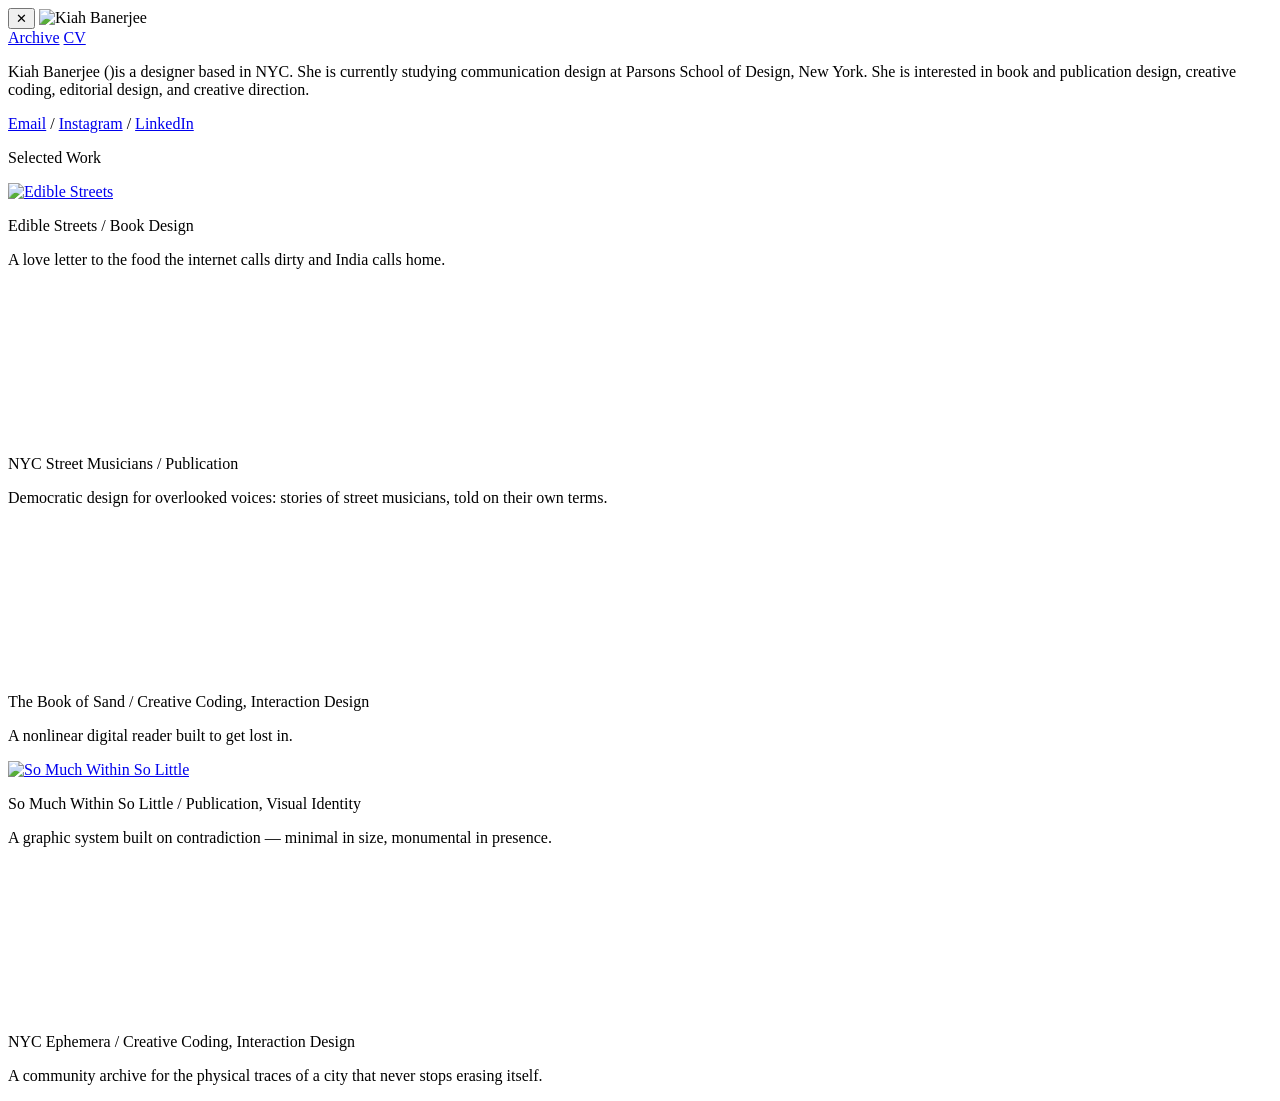
==== index.html @ 13e38096 "small changes" ====
<!DOCTYPE html>
<html lang="en">
<head>
    <meta charset="UTF-8">
    <meta name="viewport" content="width=device-width, initial-scale=1.0">
    <title>Kiah's Portfolio</title>
    <link rel="icon" href="favicon.png" type="image/png">
    <link rel="stylesheet" href="style.css">
    <link rel="stylesheet" href="https://use.typekit.net/ieb3fys.css">
</head>
<body class="home">

<div class="lightbox" id="lightbox">
        <div class="lightbox-inner">
            <button class="lightbox-close" id="lightbox-close">✕</button>
            <img src="me.jpeg" alt="Kiah Banerjee">
        </div>
    </div>

    <nav class="main-nav home-nav">
        <a href="archive.html">Archive</a>
        <a href="cv.html">CV</a>
    </nav>

    <div class="site-header">
        <div class="bio">
            <p><span class="bio-name">Kiah Banerjee</span> (<img src="IMG_7741-removebg-preview.png" class="bio-photo" alt="">)is a designer based in NYC. She is currently studying communication design at Parsons School of Design, New York. She is interested in book and publication design, creative coding, editorial design, and creative direction.</p>
            <p class="bio-links"><a href="mailto:banek015@newschool.edu">Email</a> / <a href="https://www.instagram.com/art.design_kiah/" target="_blank">Instagram</a> / <a href="https://www.linkedin.com/in/vaishnavi-banerjee/" target="_blank">LinkedIn</a></p>
        </div>
    </div>

    <section class="selected-work">
        <p class="section-label">Selected Work <img src="arrow.svg" class="section-arrow" alt=""></p>
        <div class="project-grid">
            <div class="project">
                <a href="edible streets.html">
                    <img src="edible streets 1.jpg" alt="Edible Streets">
                </a>
                <p class="project-label"><span class="project-title">Edible Streets</span> / <span class="project-type">Book Design</span></p>
                <p class="project-desc">A love letter to the food the internet calls dirty and India calls home.</p>
            </div>
            <div class="project">
                <a href="nycsm.html">
                    <video autoplay muted loop playsinline>
                        <source src="nyc street musicians.mp4" type="video/mp4">
                    </video>
                </a>
                <p class="project-label"><span class="project-title">NYC Street Musicians</span> / <span class="project-type">Publication</span></p>
                <p class="project-desc">Democratic design for overlooked voices: stories of street musicians, told on their own terms.</p>
            </div>
            <div class="project">
                <a href="bos.html">
                    <video autoplay muted loop playsinline>
                        <source src="book of sand 1.mp4" type="video/mp4">
                    </video>
                </a>
                <p class="project-label"><span class="project-title">The Book of Sand</span> / <span class="project-type">Creative Coding, Interaction Design</span></p>
                <p class="project-desc">A nonlinear digital reader built to get lost in.</p>
            </div>
            <div class="project">
                <a href="smwsl.html">
                    <img src="hero image.png" alt="So Much Within So Little">
                </a>
                <p class="project-label"><span class="project-title">So Much Within So Little</span> / <span class="project-type">Publication, Visual Identity</span></p>
                <p class="project-desc">A graphic system built on contradiction — minimal in size, monumental in presence.</p>
            </div>
            <div class="project">
                <a href="nycephemera.html">
                    <video autoplay muted loop playsinline>
                        <source src="NYCephemera .mov" type="video/mp4">
                    </video>
                </a>
                <p class="project-label"><span class="project-title">NYC Ephemera</span> / <span class="project-type">Creative Coding, Interaction Design</span></p>
                <p class="project-desc">A community archive for the physical traces of a city that never stops erasing itself.</p>
            </div>
        </div>
    </section>

    <script>
const lightbox = document.getElementById('lightbox');
        const inner = document.querySelector('.lightbox-inner');

        document.querySelector('.bio-photo').addEventListener('click', function() {
            const rect = this.getBoundingClientRect();
            const photoX = rect.left + rect.width / 2;
            const photoY = rect.top + rect.height / 2;

            lightbox.classList.add('open');

            const innerRect = inner.getBoundingClientRect();
            const originX = photoX - innerRect.left;
            const originY = photoY - innerRect.top;
            inner.style.transformOrigin = `${originX}px ${originY}px`;

            inner.style.animation = 'none';
            inner.offsetHeight;
            inner.style.animation = '';
        });

        document.getElementById('lightbox-close').addEventListener('click', () => lightbox.classList.remove('open'));
        lightbox.addEventListener('click', (e) => { if (e.target === lightbox) lightbox.classList.remove('open'); });
    </script>
</body>
</html>
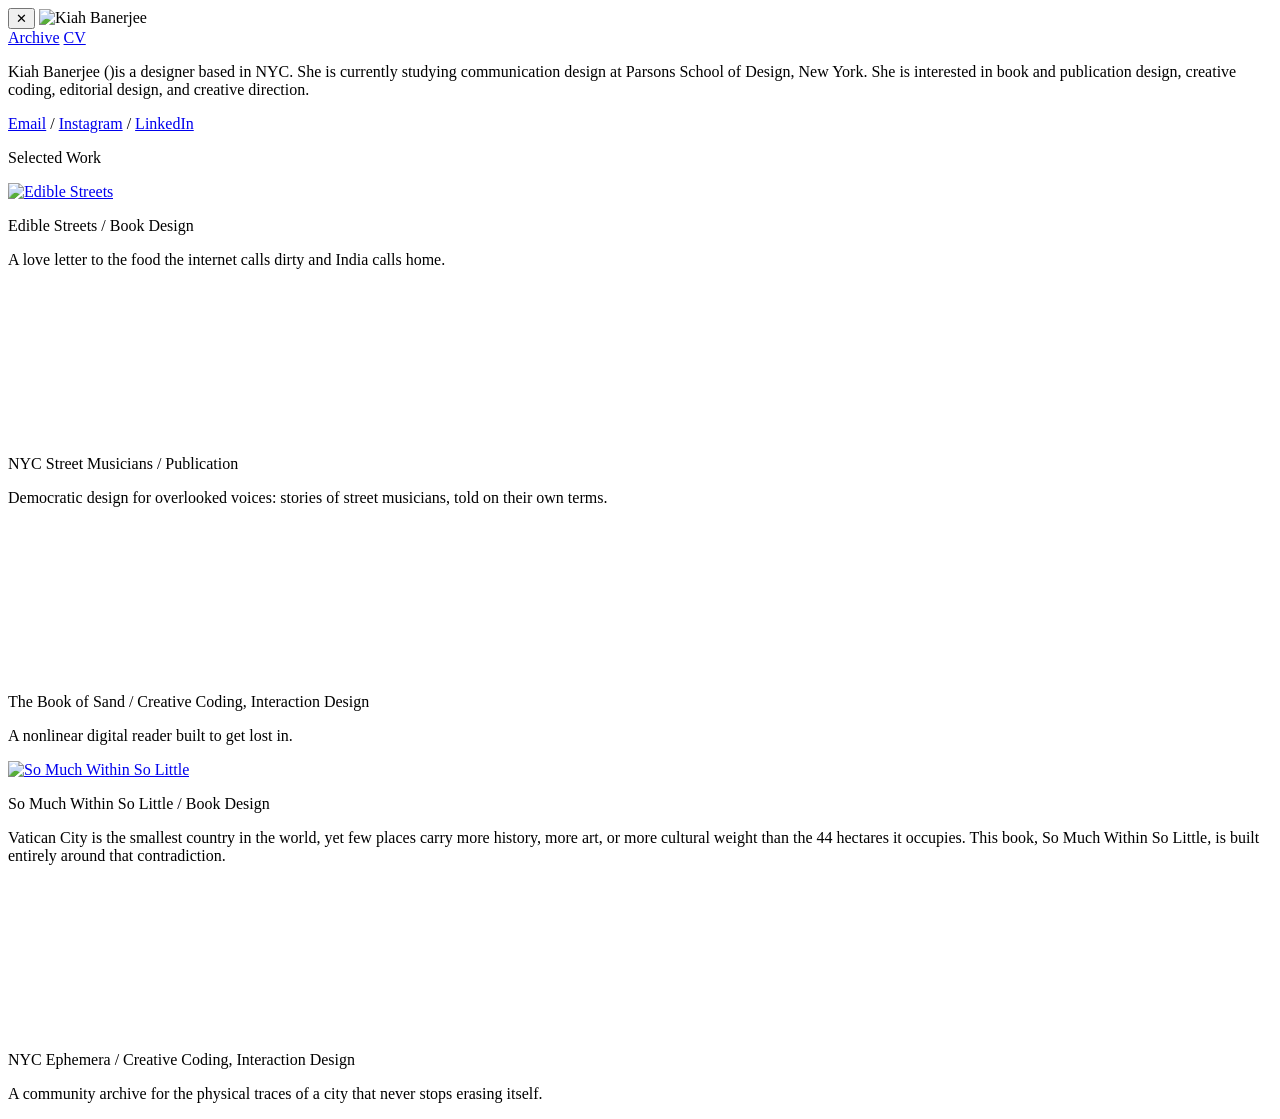
==== commit 7e146170: "smwsl text" ====
--- a/index.html
+++ b/index.html
@@ -61,8 +61,8 @@
                 <a href="smwsl.html">
                     <img src="hero image.png" alt="So Much Within So Little">
                 </a>
-                <p class="project-label"><span class="project-title">So Much Within So Little</span> / <span class="project-type">Publication, Visual Identity</span></p>
-                <p class="project-desc">A graphic system built on contradiction — minimal in size, monumental in presence.</p>
+                <p class="project-label"><span class="project-title">So Much Within So Little</span> / <span class="project-type">Book Design</span></p>
+                <p class="project-desc">Vatican City is the smallest country in the world, yet few places carry more history, more art, or more cultural weight than the 44 hectares it occupies. This book, So Much Within So Little, is built entirely around that contradiction.</p>
             </div>
             <div class="project">
                 <a href="nycephemera.html">
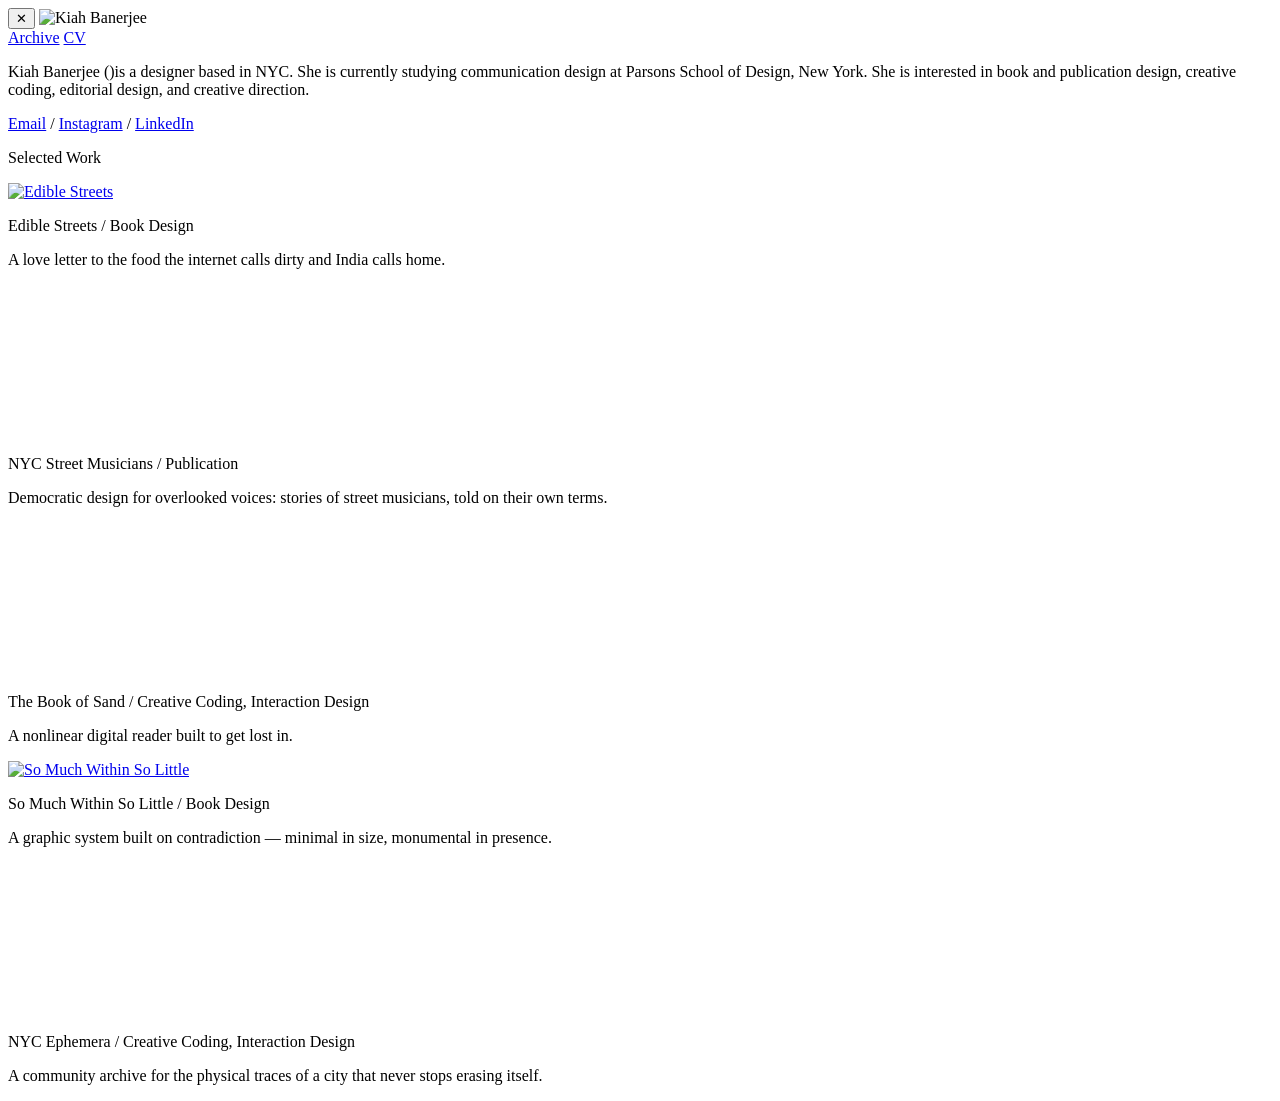
==== commit 52cfa6df: "book of sand" ====
--- a/index.html
+++ b/index.html
@@ -62,7 +62,7 @@
                     <img src="hero image.png" alt="So Much Within So Little">
                 </a>
                 <p class="project-label"><span class="project-title">So Much Within So Little</span> / <span class="project-type">Book Design</span></p>
-                <p class="project-desc">Vatican City is the smallest country in the world, yet few places carry more history, more art, or more cultural weight than the 44 hectares it occupies. This book, So Much Within So Little, is built entirely around that contradiction.</p>
+                <p class="project-desc">A graphic system built on contradiction — minimal in size, monumental in presence.</p>
             </div>
             <div class="project">
                 <a href="nycephemera.html">
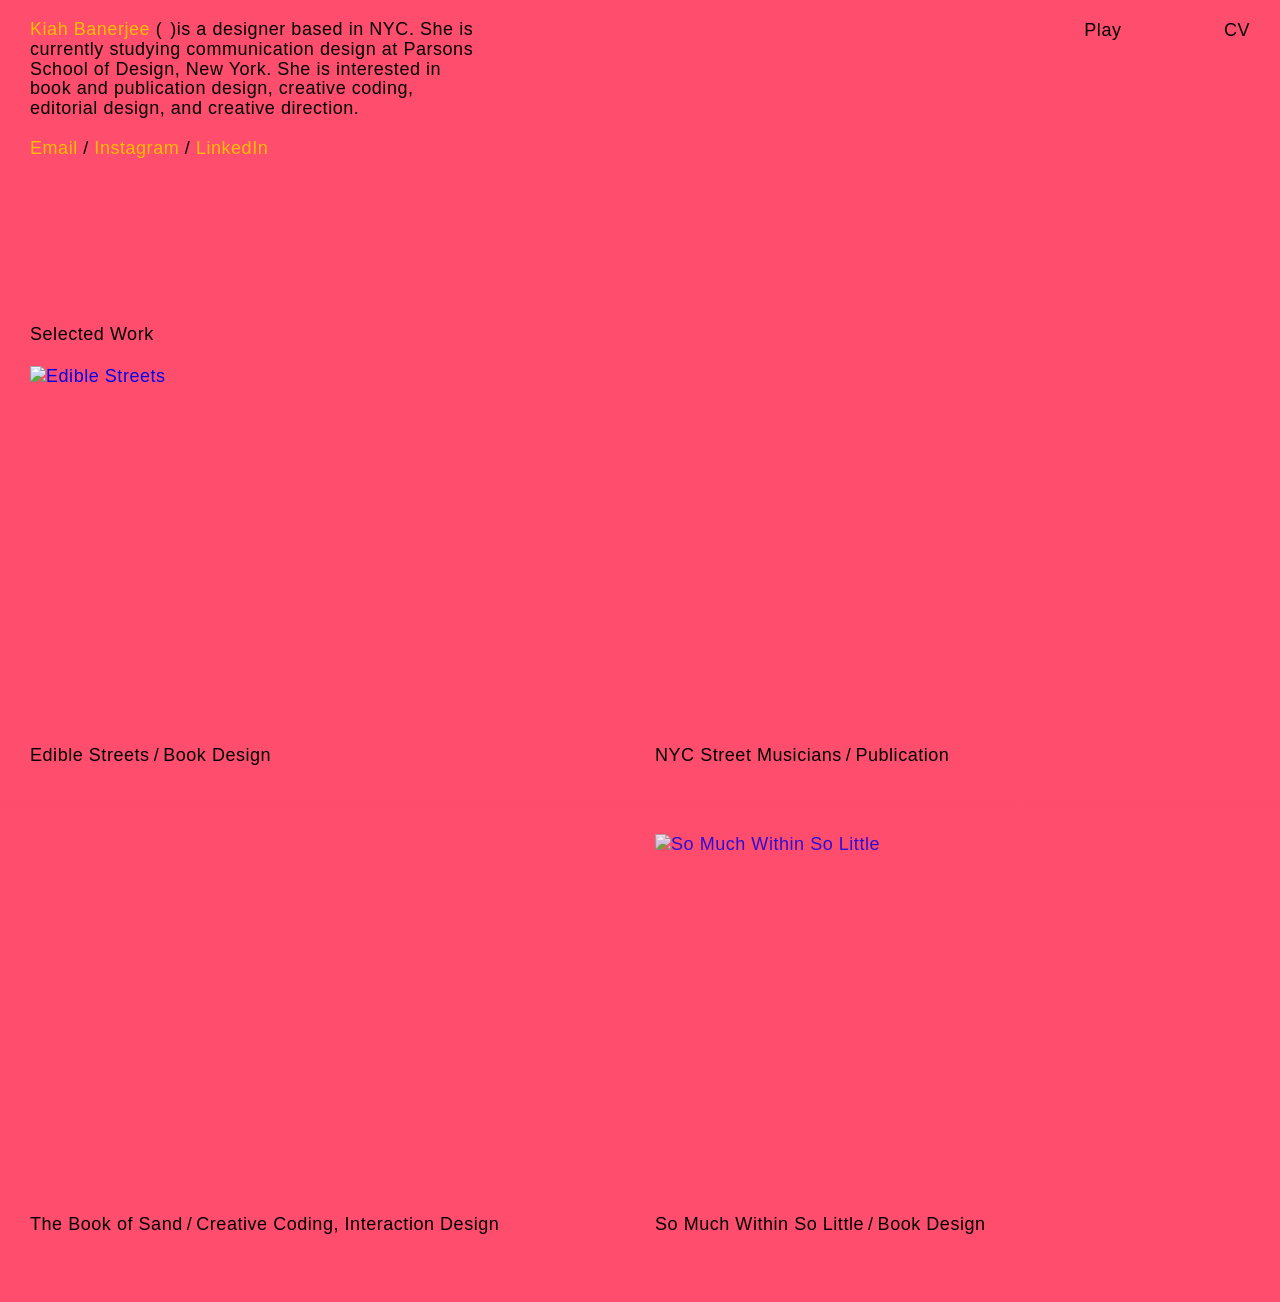
==== commit fd35aec8: "changes" ====
--- a/index.html
+++ b/index.html
@@ -18,7 +18,7 @@
     </div>
 
     <nav class="main-nav home-nav">
-        <a href="archive.html">Archive</a>
+        <a href="archive.html">Play</a>
         <a href="cv.html">CV</a>
     </nav>
 
@@ -64,15 +64,6 @@
                 <p class="project-label"><span class="project-title">So Much Within So Little</span> / <span class="project-type">Book Design</span></p>
                 <p class="project-desc">A graphic system built on contradiction — minimal in size, monumental in presence.</p>
             </div>
-            <div class="project">
-                <a href="nycephemera.html">
-                    <video autoplay muted loop playsinline>
-                        <source src="NYCephemera .mov" type="video/mp4">
-                    </video>
-                </a>
-                <p class="project-label"><span class="project-title">NYC Ephemera</span> / <span class="project-type">Creative Coding, Interaction Design</span></p>
-                <p class="project-desc">A community archive for the physical traces of a city that never stops erasing itself.</p>
-            </div>
         </div>
     </section>
 
--- a/style.css
+++ b/style.css
@@ -0,0 +1,290 @@
+:root {
+    --pad: 30px;
+}
+
+*, *::before, *::after {
+    margin: 0;
+    padding: 0;
+    box-sizing: border-box;
+}
+
+body {
+    background: #FF4D6D;
+    font-family: "neue-haas-grotesk-display", sans-serif;
+    font-size: 18px;
+    font-weight: 500;
+    letter-spacing: .06em;
+    line-height: 1.5;
+    color: #000000;
+    overflow-y: auto;
+    cursor: url('cursor.svg') 16 16, auto;
+}
+
+body.home {
+    letter-spacing: .03em;
+    line-height: 1.2;
+}
+
+/* ── Nav ── */
+
+.main-nav {
+    position: fixed;
+    top: 20px;
+    left: var(--pad);
+    right: var(--pad);
+    display: flex;
+    justify-content: space-between;
+    align-items: flex-start;
+    z-index: 5;
+    letter-spacing: .03em;
+}
+
+.home-nav {
+    justify-content: flex-end;
+    gap: 8vw;
+}
+
+.nav-right {
+    display: flex;
+    gap: 8vw;
+}
+
+.main-nav a,
+.main-nav span {
+    color: inherit;
+    text-decoration: none;
+}
+
+.nav-home {
+    color: #FFBD00 !important;
+}
+
+.main-nav a {
+    cursor: url('pointer.svg') 8 16, pointer;
+    transition: opacity 0.2s;
+}
+
+.main-nav a:hover {
+    opacity: 0.5;
+}
+
+/* ── Homepage ── */
+
+.site-header {
+    padding: 20px var(--pad);
+    min-height: 36vh;
+}
+
+.bio {
+    max-width: 450px;
+    display: flex;
+    flex-direction: column;
+    gap: 20px;
+    line-height: 1.1;
+}
+
+@keyframes popIn {
+    0%   { transform: scale(0.4) rotate(-8deg); opacity: 0; }
+    60%  { transform: scale(1.06) rotate(2deg); opacity: 1; }
+    80%  { transform: scale(0.96) rotate(-1deg); }
+    100% { transform: scale(1) rotate(0deg); opacity: 1; }
+}
+
+.lightbox {
+    display: none;
+    position: fixed;
+    inset: 0;
+    background: rgba(0,0,0,0.75);
+    z-index: 100;
+    align-items: center;
+    justify-content: center;
+    cursor: url('cursor.svg') 16 16, auto;
+}
+
+.lightbox.open {
+    display: flex;
+}
+
+.lightbox-inner {
+    position: relative;
+    animation: popIn 0.8s cubic-bezier(0.22, 1.2, 0.36, 1) forwards;
+}
+
+.lightbox img {
+    max-width: 80vw;
+    max-height: 80vh;
+    object-fit: contain;
+    display: block;
+    cursor: url('cursor.svg') 16 16, auto;
+}
+
+.lightbox-close {
+    position: absolute;
+    top: -16px;
+    right: -16px;
+    width: 32px;
+    height: 32px;
+    background: #FF4D6D;
+    border: none;
+    border-radius: 50%;
+    font-size: 16px;
+    line-height: 1;
+    cursor: url('pointer.svg') 8 16, pointer;
+    display: flex;
+    align-items: center;
+    justify-content: center;
+    font-family: inherit;
+}
+
+.bio-photo {
+    height: 1.5em;
+    width: auto;
+    vertical-align: text-bottom;
+    margin: 0 4px;
+    cursor: url('pointer.svg') 8 16, pointer;
+}
+
+.bio-links a,
+.bio-links a:visited,
+.bio-links a:active {
+    text-decoration: none;
+    color: #FFBD00;
+}
+
+.bio-links a:hover {
+    text-decoration: underline dotted;
+    text-underline-offset: 4px;
+    cursor: url('pointer.svg') 8 16, pointer;
+}
+
+.selected-work {
+    padding: 0 var(--pad) 30px;
+}
+
+.section-label {
+    margin-bottom: 20px;
+    position: relative;
+}
+
+.section-arrow {
+    height: 5.5em;
+    width: auto;
+    position: absolute;
+    bottom: -2em;
+    left: 6.5em;
+}
+
+.project-grid {
+    display: grid;
+    grid-template-columns: 1fr 1fr;
+    gap: 30px;
+}
+
+.project {
+    position: relative;
+    display: flex;
+    flex-direction: column;
+}
+
+.project a {
+    display: block;
+    text-decoration: none;
+    overflow: hidden;
+    aspect-ratio: 4 / 2.5;
+    cursor: url('pointer.svg') 8 16, pointer;
+    position: relative;
+}
+
+.project a::after {
+    content: '';
+    position: absolute;
+    inset: 0;
+    background: rgba(255,255,255,0);
+    transition: background 0.3s ease;
+    pointer-events: none;
+}
+
+.project a:hover::after {
+    background: rgba(255,255,255,0.15);
+}
+
+.project img,
+.project video {
+    width: 100%;
+    height: 100%;
+    display: block;
+    object-fit: cover;
+}
+
+.project-label {
+    display: flex;
+    gap: 4px;
+    align-items: baseline;
+    margin-top: 8px;
+}
+
+.project-title {
+    font-weight: 500;
+}
+
+.project-type {
+    font-weight: 500;
+    opacity: 1;
+}
+
+.project-placeholder {
+    width: 100%;
+    height: 100%;
+    background: rgba(0,0,0,0.08);
+}
+
+.project-desc {
+    font-size: 0.85em;
+    opacity: 0;
+    transition: opacity 0.3s ease;
+    margin-top: 0px;
+}
+
+.project:hover .project-desc {
+    opacity: 0.7;
+}
+
+.project-nav {
+    position: fixed;
+    bottom: var(--pad);
+    left: var(--pad);
+    right: var(--pad);
+    display: flex;
+    justify-content: space-between;
+    z-index: 10;
+}
+
+.project-nav a {
+    text-decoration: none;
+    color: inherit;
+    cursor: url('pointer.svg') 8 16, pointer;
+}
+
+.project-nav a:hover {
+    text-decoration: underline dotted;
+    text-underline-offset: 4px;
+}
+
+body.home::after {
+    content: '';
+    position: fixed;
+    bottom: 0;
+    left: 0;
+    right: 0;
+    height: 100px;
+    background: linear-gradient(to top, rgba(255, 77, 109, 0.4), transparent);
+    pointer-events: none;
+    z-index: 50;
+}
+
+.bio-name,
+.bio-links a,
+.bio-links a:visited,
+.bio-links a:active {
+    color: #FFBD00;
+}
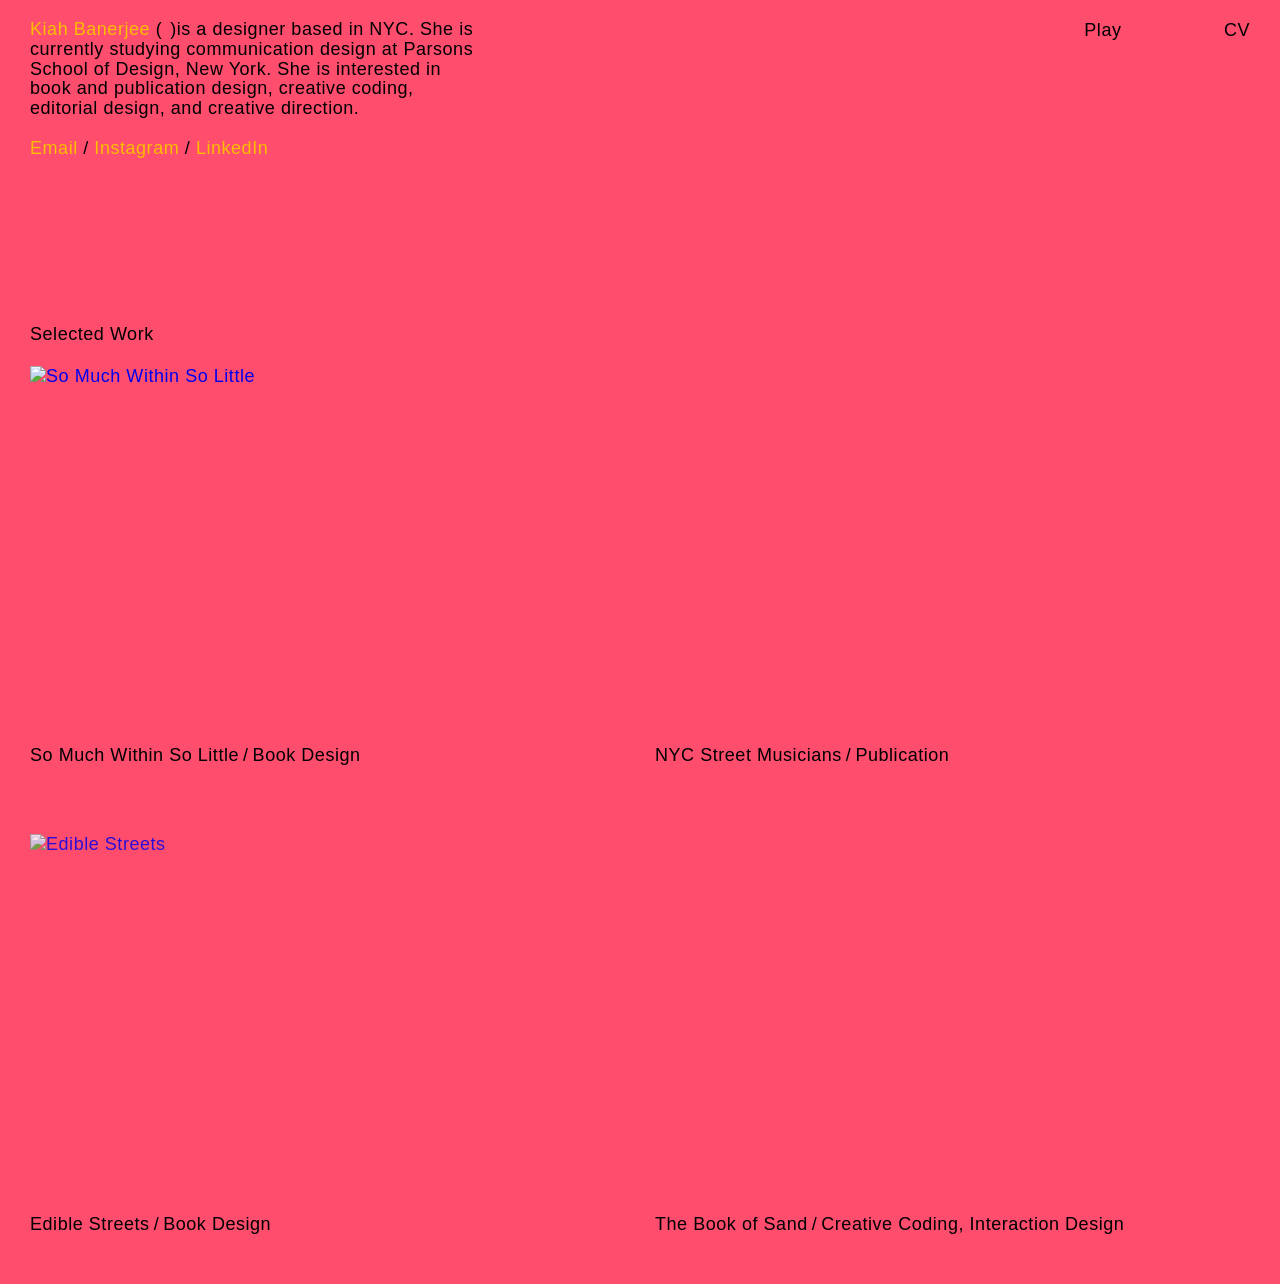
==== commit f5482676: "extra" ====
--- a/index.html
+++ b/index.html
@@ -33,11 +33,11 @@
         <p class="section-label">Selected Work <img src="arrow.svg" class="section-arrow" alt=""></p>
         <div class="project-grid">
             <div class="project">
-                <a href="edible streets.html">
-                    <img src="edible streets 1.jpg" alt="Edible Streets">
+                <a href="smwsl.html">
+                    <img src="hero image.png" alt="So Much Within So Little">
                 </a>
-                <p class="project-label"><span class="project-title">Edible Streets</span> / <span class="project-type">Book Design</span></p>
-                <p class="project-desc">A love letter to the food the internet calls dirty and India calls home.</p>
+                <p class="project-label"><span class="project-title">So Much Within So Little</span> / <span class="project-type">Book Design</span></p>
+                <p class="project-desc">A graphic system built on contradiction — minimal in size, monumental in presence.</p>
             </div>
             <div class="project">
                 <a href="nycsm.html">
@@ -49,6 +49,13 @@
                 <p class="project-desc">Democratic design for overlooked voices: stories of street musicians, told on their own terms.</p>
             </div>
             <div class="project">
+                <a href="edible streets.html">
+                    <img src="edible streets 1.jpg" alt="Edible Streets">
+                </a>
+                <p class="project-label"><span class="project-title">Edible Streets</span> / <span class="project-type">Book Design</span></p>
+                <p class="project-desc">A love letter to the food the internet calls dirty and India calls home.</p>
+            </div>
+            <div class="project">
                 <a href="bos.html">
                     <video autoplay muted loop playsinline>
                         <source src="book of sand 1.mp4" type="video/mp4">
@@ -56,13 +63,6 @@
                 </a>
                 <p class="project-label"><span class="project-title">The Book of Sand</span> / <span class="project-type">Creative Coding, Interaction Design</span></p>
                 <p class="project-desc">A nonlinear digital reader built to get lost in.</p>
-            </div>
-            <div class="project">
-                <a href="smwsl.html">
-                    <img src="hero image.png" alt="So Much Within So Little">
-                </a>
-                <p class="project-label"><span class="project-title">So Much Within So Little</span> / <span class="project-type">Book Design</span></p>
-                <p class="project-desc">A graphic system built on contradiction — minimal in size, monumental in presence.</p>
             </div>
         </div>
     </section>
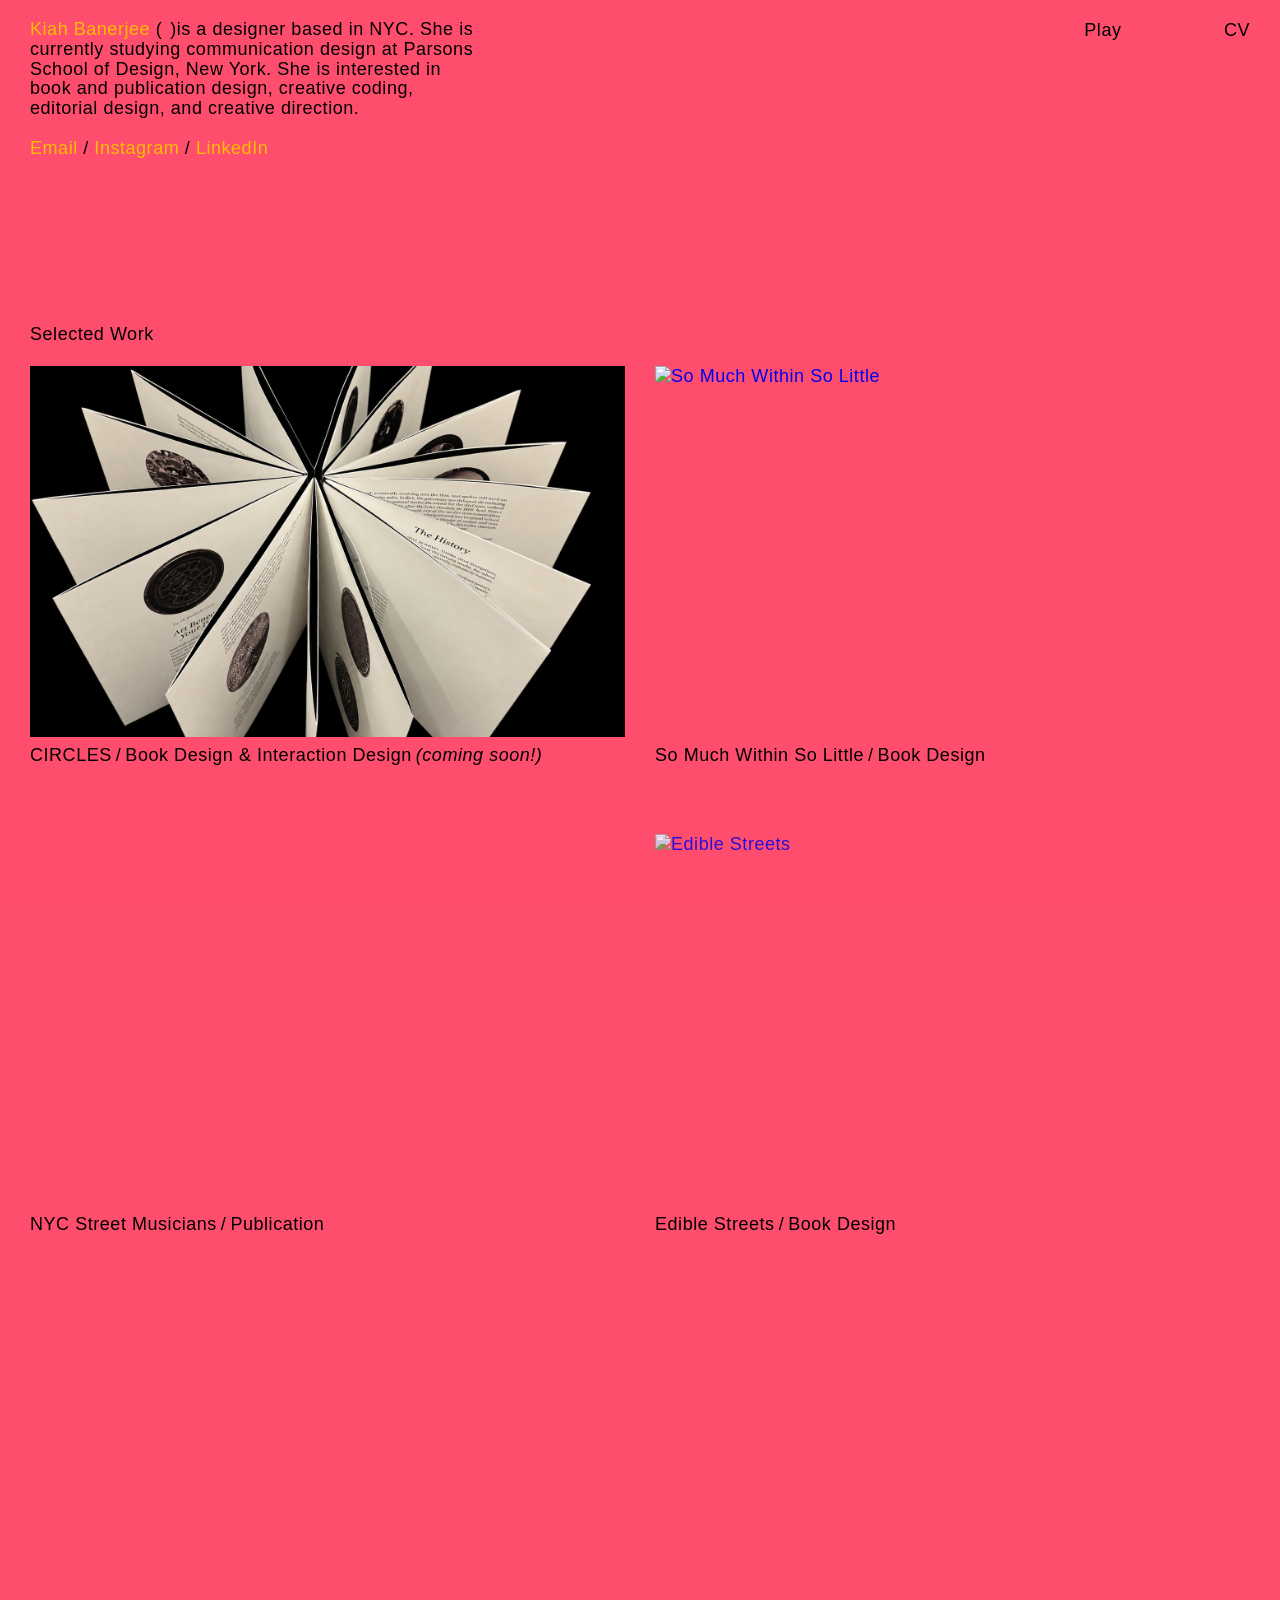
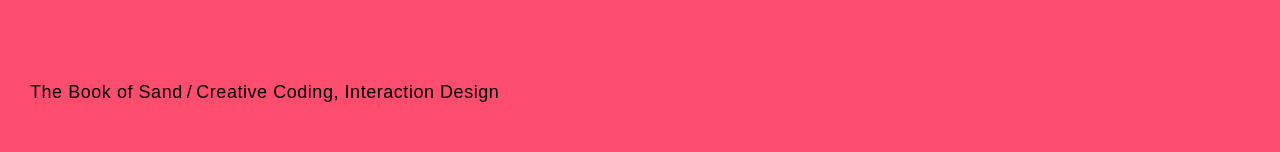
==== commit 12d4758f: "circles" ====
--- a/index.html
+++ b/index.html
@@ -32,6 +32,13 @@
     <section class="selected-work">
         <p class="section-label">Selected Work <img src="arrow.svg" class="section-arrow" alt=""></p>
         <div class="project-grid">
+            <div class="project">
+                <a href="circles.html">
+                    <img src="circlescover.PNG" alt="CIRCLES">
+                </a>
+                <p class="project-label"><span class="project-title">CIRCLES</span> / <span class="project-type">Book Design & Interaction Design</span> <em>(coming soon!)</em></p>
+                <p class="project-desc">Why so much of New York is round: a collection of circles found on the street, bound in a book that closes into a circle itself.</p>
+            </div>
             <div class="project">
                 <a href="smwsl.html">
                     <img src="hero image.png" alt="So Much Within So Little">
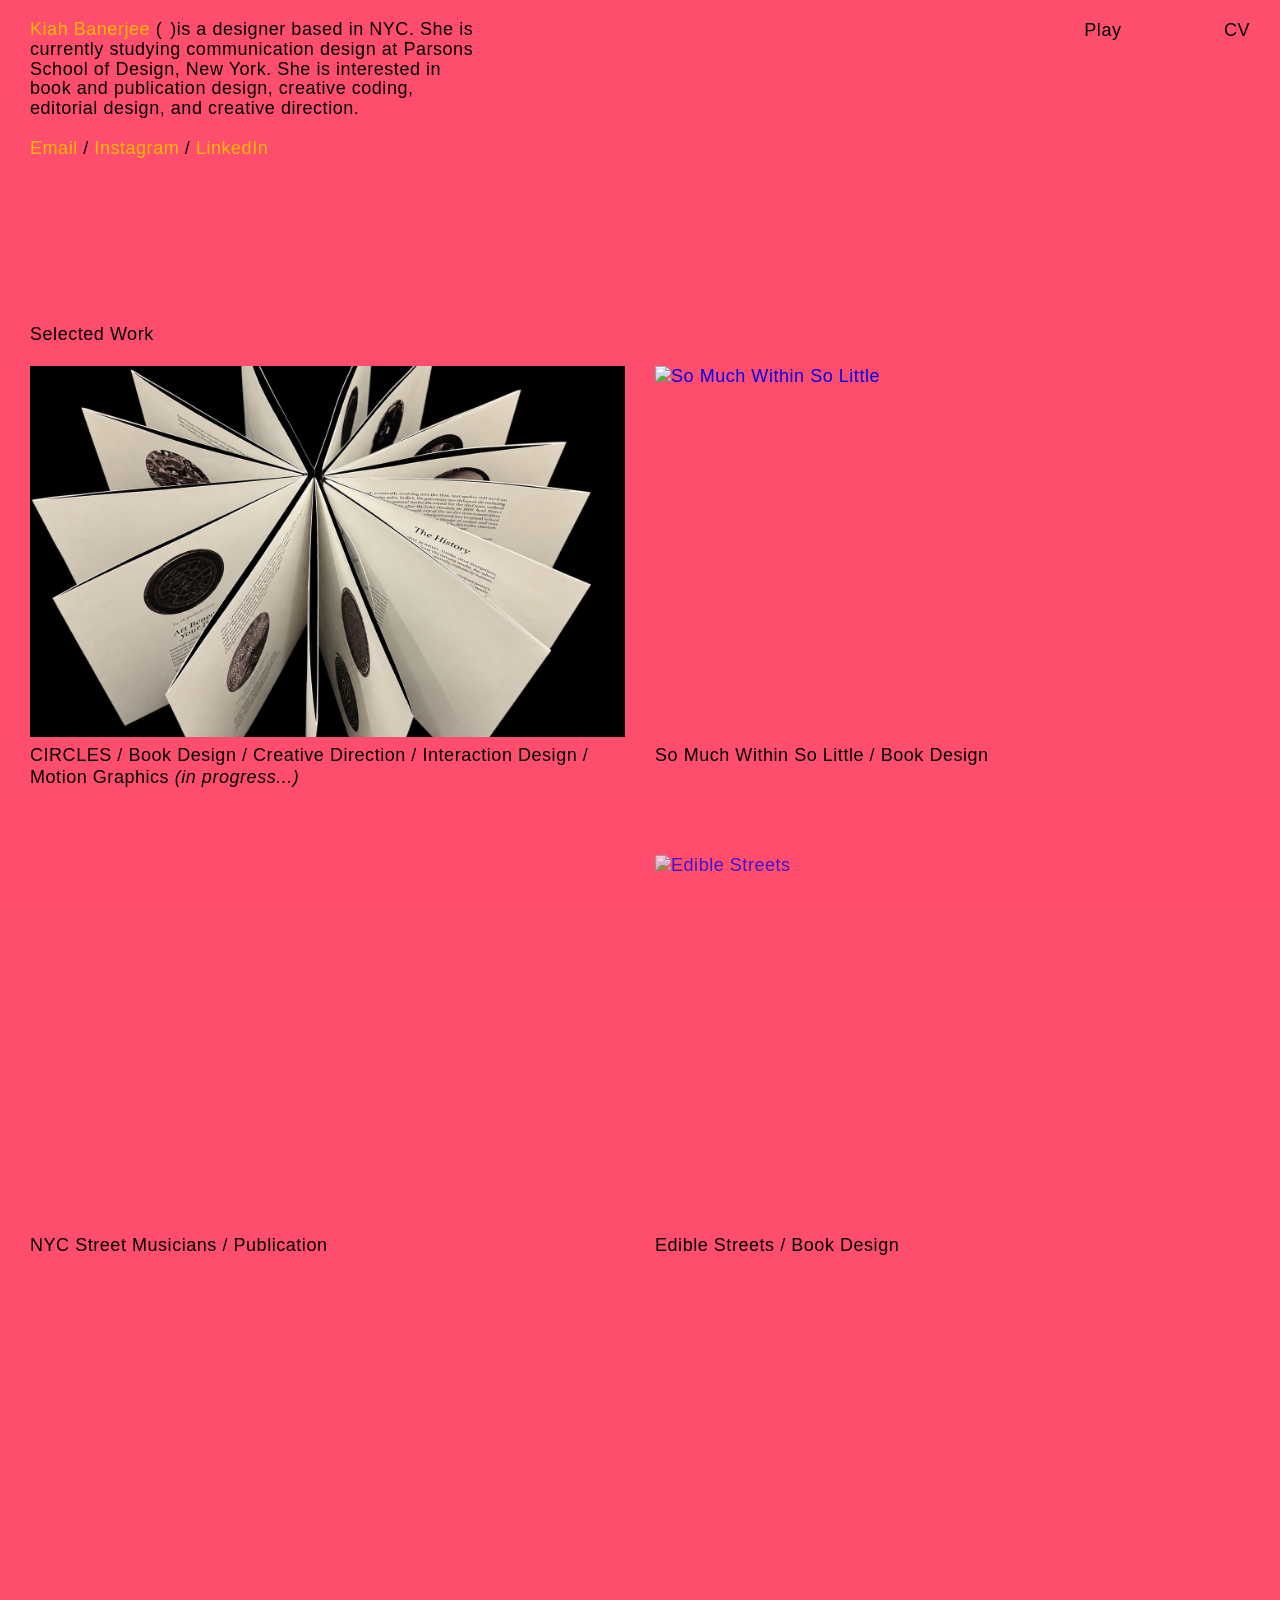
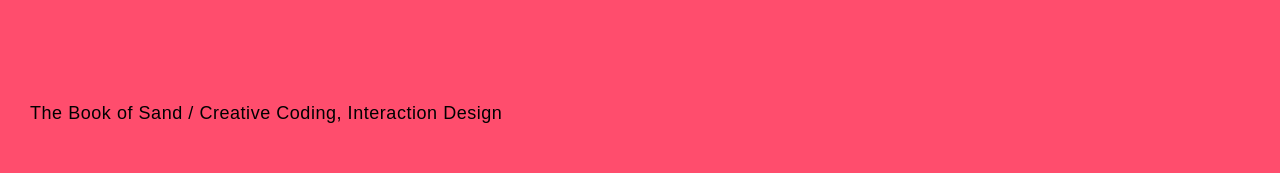
==== commit c46ae639: "circles" ====
--- a/index.html
+++ b/index.html
@@ -36,7 +36,7 @@
                 <a href="circles.html">
                     <img src="circlescover.PNG" alt="CIRCLES">
                 </a>
-                <p class="project-label"><span class="project-title">CIRCLES</span> / <span class="project-type">Book Design & Interaction Design</span> <em>(coming soon!)</em></p>
+                <p class="project-label"><span class="project-title">CIRCLES</span> / <span class="project-type">Book Design / Creative Direction / Interaction Design / Motion Graphics</span> <em>(in progress...)</em></p>
                 <p class="project-desc">Why so much of New York is round: a collection of circles found on the street, bound in a book that closes into a circle itself.</p>
             </div>
             <div class="project">
--- a/style.css
+++ b/style.css
@@ -64,8 +64,12 @@
     transition: opacity 0.2s;
 }
 
+.main-nav a {
+    text-underline-offset: 4px;
+}
+
 .main-nav a:hover {
-    opacity: 0.5;
+    text-decoration: underline dotted;
 }
 
 /* ── Homepage ── */
@@ -217,9 +221,6 @@
 }
 
 .project-label {
-    display: flex;
-    gap: 4px;
-    align-items: baseline;
     margin-top: 8px;
 }
 
